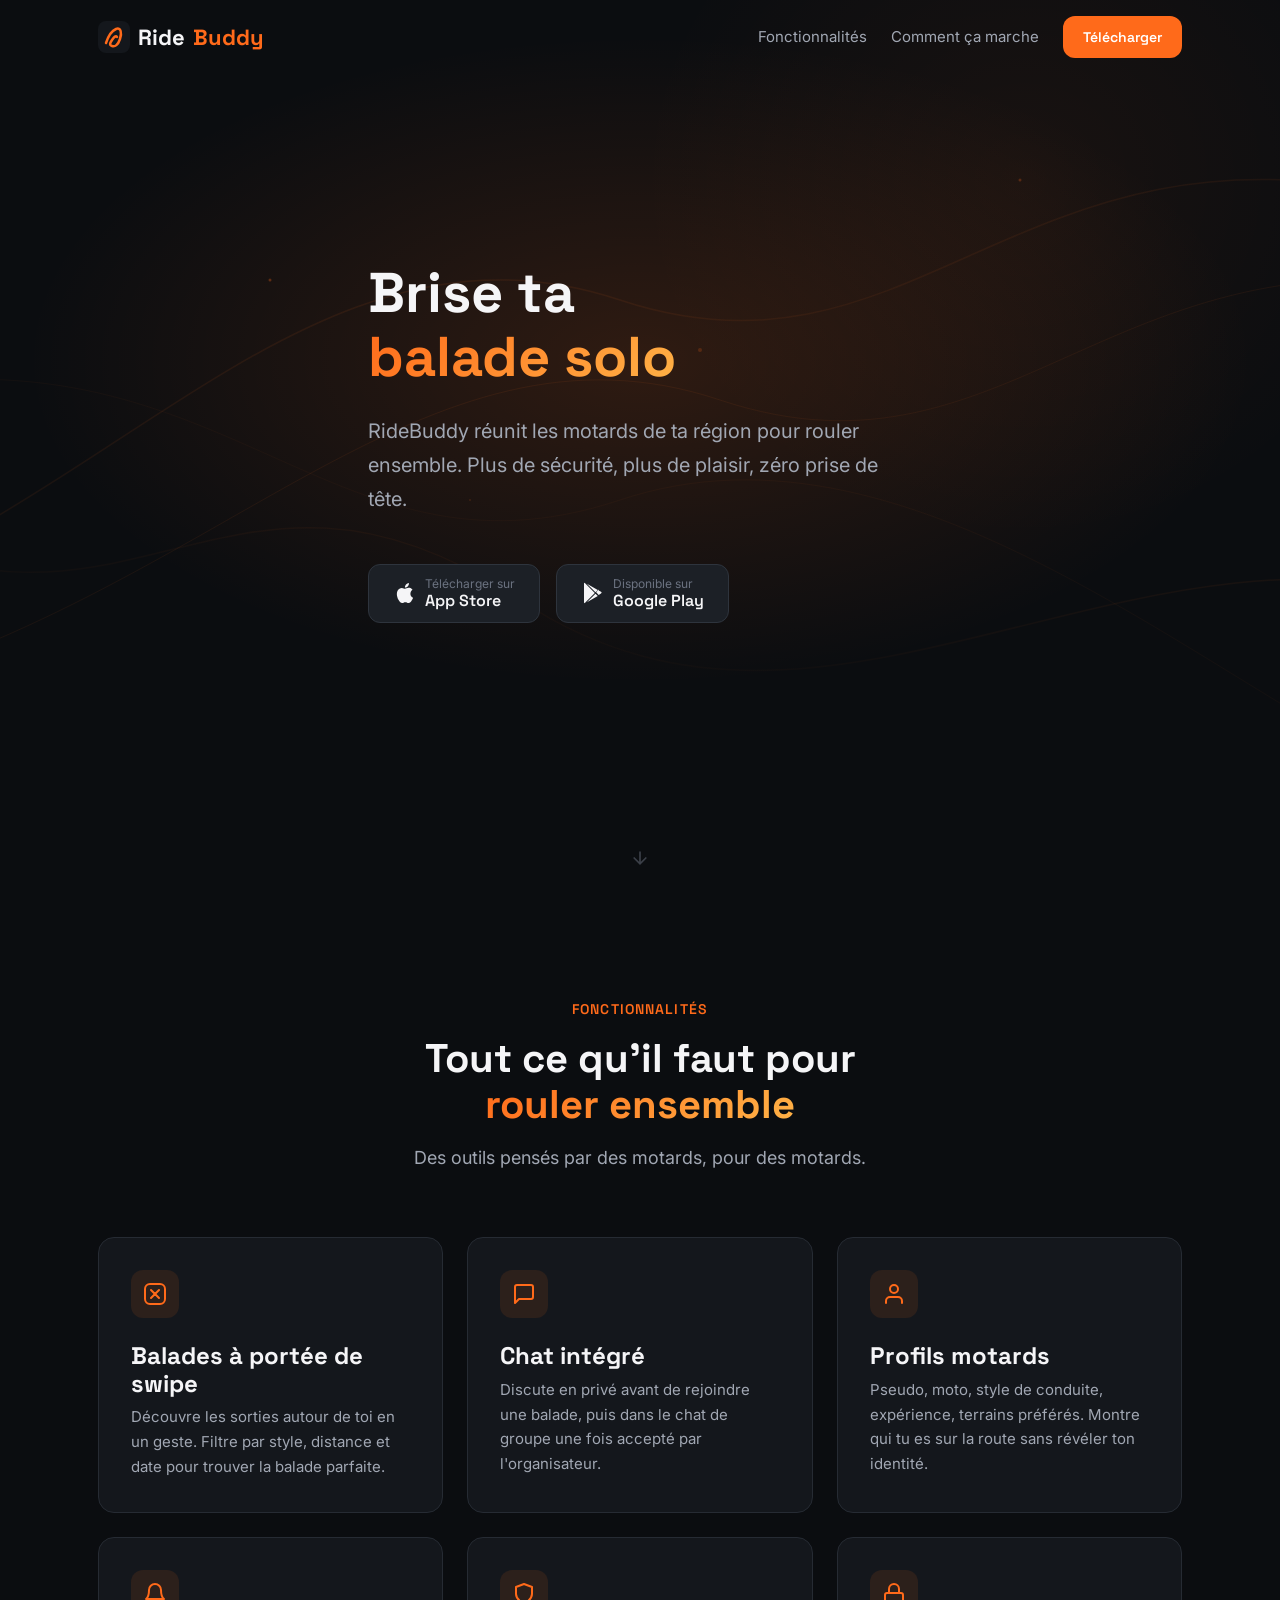
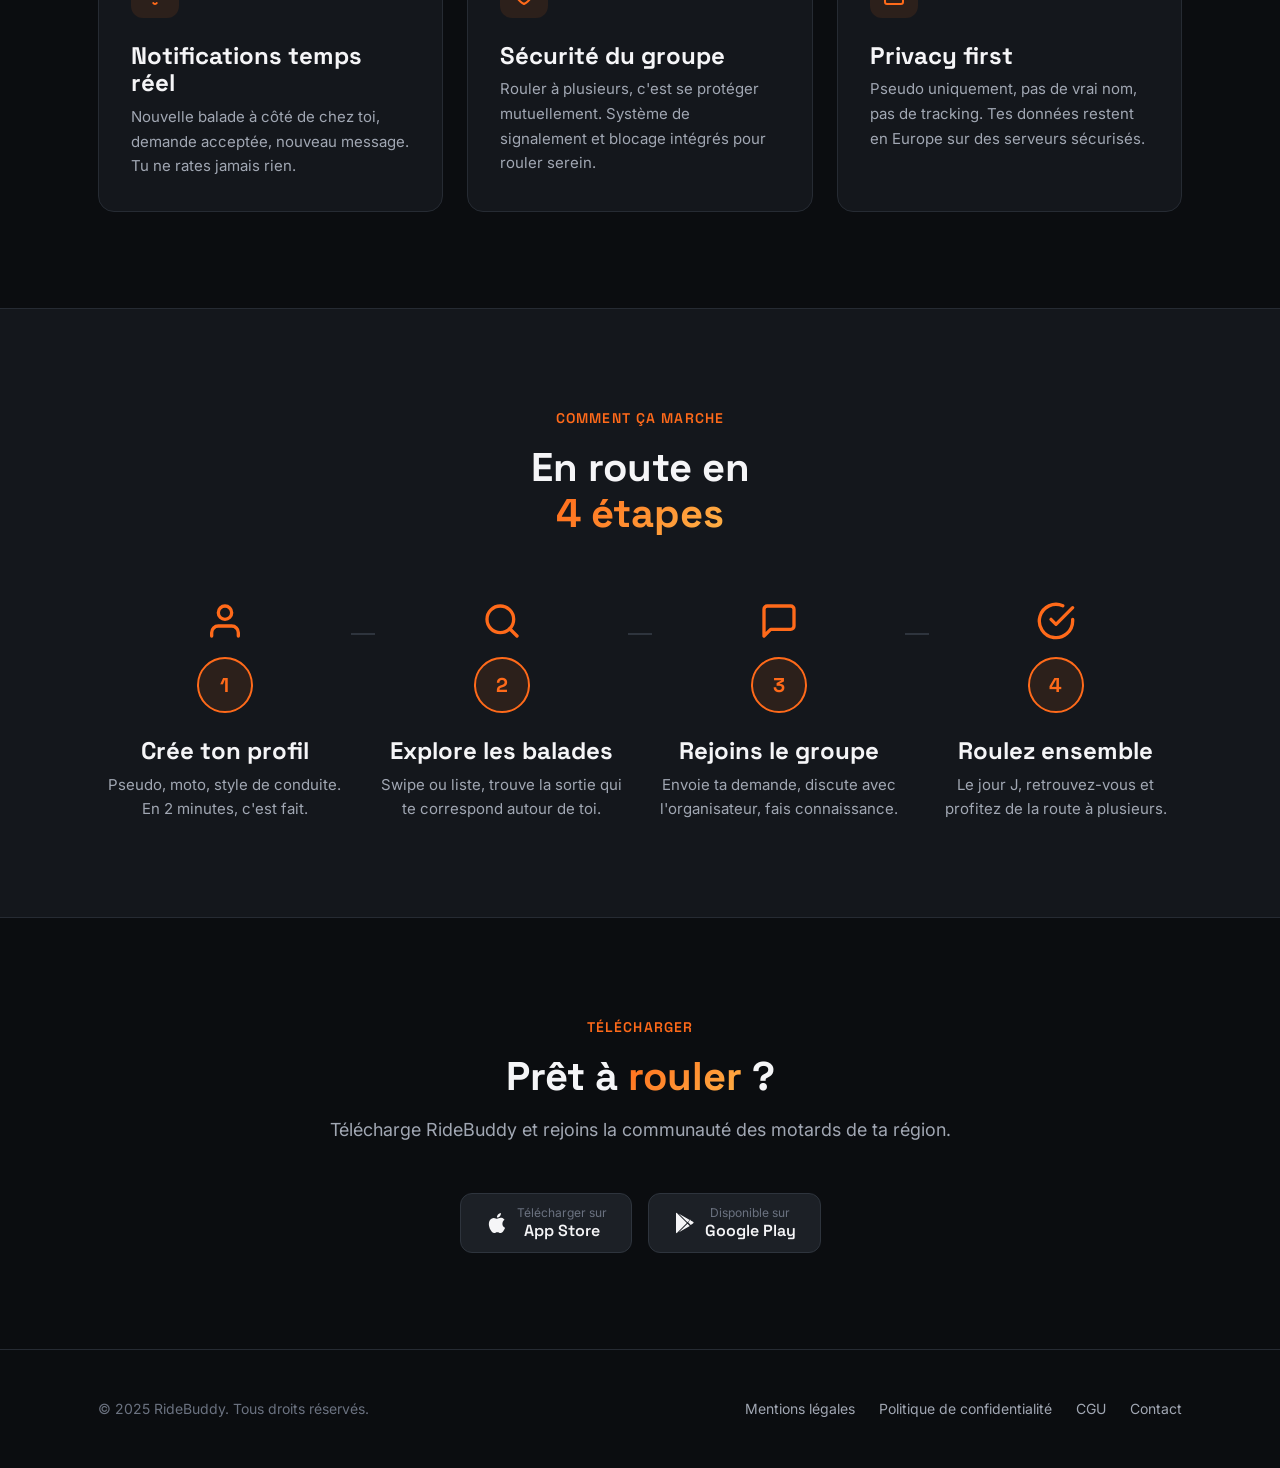
==== index.html @ 15f6d3ec "Initial commit — site vitrine RideBuddy Page d'accueil, mentions légales, politique de confidentiali" ====
<!DOCTYPE html>
<html lang="fr">
<head>
  <meta charset="UTF-8">
  <meta name="viewport" content="width=device-width, initial-scale=1.0">
  <title>RideBuddy — Brise ta balade solo</title>
  <meta name="description" content="RideBuddy réunit les motards de ta région pour rouler ensemble. Plus de sécurité, plus de plaisir. Télécharge l'app iOS et Android.">

  <!-- Open Graph -->
  <meta property="og:type" content="website">
  <meta property="og:title" content="RideBuddy — Brise ta balade solo">
  <meta property="og:description" content="RideBuddy réunit les motards de ta région pour rouler ensemble. Plus de sécurité, plus de plaisir.">
  <meta property="og:image" content="https://ridebuddy.app/assets/img/og-image.png">
  <meta property="og:url" content="https://ridebuddy.app/">
  <meta property="og:locale" content="fr_FR">

  <!-- Favicon -->
  <link rel="icon" href="/assets/img/favicon.svg" type="image/svg+xml">

  <!-- Fonts -->
  <link rel="preconnect" href="https://fonts.googleapis.com">
  <link rel="preconnect" href="https://fonts.gstatic.com" crossorigin>
  <link href="https://fonts.googleapis.com/css2?family=Inter:wght@400;500&family=Space+Grotesk:wght@600;700&display=swap" rel="stylesheet">

  <!-- Styles -->
  <link rel="stylesheet" href="/assets/css/style.css">

  <!-- JSON-LD -->
  <script type="application/ld+json">
  {
    "@context": "https://schema.org",
    "@type": "MobileApplication",
    "name": "RideBuddy",
    "operatingSystem": "iOS, Android",
    "applicationCategory": "SocialNetworkingApplication",
    "description": "RideBuddy réunit les motards de ta région pour rouler ensemble. Plus de sécurité, plus de plaisir.",
    "offers": {
      "@type": "Offer",
      "price": "0",
      "priceCurrency": "EUR"
    }
  }
  </script>
</head>
<body>

  <a href="#main" class="skip-link">Aller au contenu</a>

  <!-- ===== HEADER ===== -->
  <header class="header" role="banner">
    <div class="container header__inner">
      <a href="/" class="logo" aria-label="RideBuddy — Accueil">
        <svg viewBox="0 0 32 32" aria-hidden="true"><rect width="32" height="32" rx="8" fill="#14171C"/><path d="M8 22c2-6 5-12 10-14s6 4 4 10-5 8-8 7-2-3 0-6 4-5 5-3" fill="none" stroke="#FF6A1A" stroke-width="2.5" stroke-linecap="round"/></svg>
        Ride<span>Buddy</span>
      </a>
      <nav class="nav" aria-label="Navigation principale">
        <div class="nav__links">
          <a href="#features" class="nav__link">Fonctionnalités</a>
          <a href="#comment-ca-marche" class="nav__link">Comment ça marche</a>
          <a href="#telecharger" class="btn btn--primary btn--small">Télécharger</a>
        </div>
        <button class="menu-toggle" aria-expanded="false" aria-controls="mobile-nav" aria-label="Ouvrir le menu">
          <span></span><span></span><span></span>
        </button>
      </nav>
    </div>
  </header>

  <!-- Mobile Nav -->
  <div class="mobile-nav" id="mobile-nav" aria-hidden="true">
    <a href="#features">Fonctionnalités</a>
    <a href="#comment-ca-marche">Comment ça marche</a>
    <a href="#telecharger">Télécharger</a>
  </div>

  <main id="main">

    <!-- ===== HERO ===== -->
    <section class="hero">
      <div class="hero__bg">
        <svg viewBox="0 0 1440 900" preserveAspectRatio="xMidYMid slice" aria-hidden="true">
          <defs>
            <linearGradient id="road1" x1="0%" y1="0%" x2="100%" y2="100%">
              <stop offset="0%" stop-color="#FF6A1A" stop-opacity="0.12"/>
              <stop offset="100%" stop-color="#FF6A1A" stop-opacity="0"/>
            </linearGradient>
            <linearGradient id="road2" x1="100%" y1="0%" x2="0%" y2="100%">
              <stop offset="0%" stop-color="#FF6A1A" stop-opacity="0.08"/>
              <stop offset="100%" stop-color="#FF6A1A" stop-opacity="0"/>
            </linearGradient>
          </defs>
          <path d="M-100 600 C200 500, 400 200, 700 300 S1100 100, 1500 200" fill="none" stroke="url(#road1)" stroke-width="1.5"/>
          <path d="M-100 700 C300 600, 500 300, 800 400 S1200 200, 1600 300" fill="none" stroke="url(#road1)" stroke-width="1"/>
          <path d="M1540 600 C1200 500, 900 800, 600 600 S200 700, -100 500" fill="none" stroke="url(#road2)" stroke-width="1.5"/>
          <path d="M1540 800 C1300 700, 1000 400, 700 500 S300 300, -100 400" fill="none" stroke="url(#road2)" stroke-width="0.8"/>
          <circle cx="350" cy="280" r="1.5" fill="#FF6A1A" opacity="0.3"/>
          <circle cx="780" cy="350" r="2" fill="#FF6A1A" opacity="0.2"/>
          <circle cx="1100" cy="180" r="1.5" fill="#FF6A1A" opacity="0.25"/>
          <circle cx="550" cy="500" r="1" fill="#FF6A1A" opacity="0.15"/>
        </svg>
        <div class="hero__gradient"></div>
      </div>
      <div class="container hero__content">
        <h1>Brise ta<br><span class="text-gradient">balade solo</span></h1>
        <p class="hero__subtitle">
          RideBuddy réunit les motards de ta région pour rouler ensemble.
          Plus de sécurité, plus de plaisir, zéro prise de tête.
        </p>
        <div class="hero__actions">
          <a href="#" class="store-badge" aria-label="Télécharger sur l'App Store">
            <svg viewBox="0 0 24 24" fill="currentColor" aria-hidden="true"><path d="M18.71 19.5c-.83 1.24-1.71 2.45-3.05 2.47-1.34.03-1.77-.79-3.29-.79-1.53 0-2 .77-3.27.82-1.31.05-2.3-1.32-3.14-2.53C4.25 17 2.94 12.45 4.7 9.39c.87-1.52 2.43-2.48 4.12-2.51 1.28-.02 2.5.87 3.29.87.78 0 2.26-1.07 3.8-.91.65.03 2.47.26 3.64 1.98-.09.06-2.17 1.28-2.15 3.81.03 3.02 2.65 4.03 2.68 4.04-.03.07-.42 1.44-1.38 2.83M13 3.5c.73-.83 1.94-1.46 2.94-1.5.13 1.17-.34 2.35-1.04 3.19-.69.85-1.83 1.51-2.95 1.42-.15-1.15.41-2.35 1.05-3.11"/></svg>
            <div>
              <div class="store-badge__label">Télécharger sur</div>
              <div class="store-badge__store">App Store</div>
            </div>
          </a>
          <a href="#" class="store-badge" aria-label="Télécharger sur Google Play">
            <svg viewBox="0 0 24 24" fill="currentColor" aria-hidden="true"><path d="M3.609 1.814L13.792 12 3.61 22.186a.996.996 0 0 1-.61-.92V2.734a1 1 0 0 1 .609-.92zm10.89 10.893l2.302 2.302-10.937 6.333 8.635-8.635zm3.199-3.199l2.302 1.33a1 1 0 0 1 0 1.724l-2.302 1.33-2.535-2.535 2.535-2.849zM5.864 2.658L16.8 8.99l-2.302 2.302-8.635-8.635z"/></svg>
            <div>
              <div class="store-badge__label">Disponible sur</div>
              <div class="store-badge__store">Google Play</div>
            </div>
          </a>
        </div>
      </div>
      <div class="hero__scroll-hint" aria-hidden="true">
        <svg viewBox="0 0 24 24" fill="none" stroke="currentColor" stroke-width="2" stroke-linecap="round"><path d="M12 5v14M5 12l7 7 7-7"/></svg>
      </div>
    </section>

    <!-- ===== FEATURES ===== -->
    <section class="features" id="features">
      <div class="container">
        <div class="section-header">
          <span class="section-label">Fonctionnalités</span>
          <h2>Tout ce qu'il faut pour<br><span class="text-gradient">rouler ensemble</span></h2>
          <p>Des outils pensés par des motards, pour des motards.</p>
        </div>
        <div class="features__grid">

          <article class="card fade-in">
            <div class="card__icon">
              <svg viewBox="0 0 24 24" fill="none" stroke="currentColor" stroke-width="2" stroke-linecap="round" stroke-linejoin="round" aria-hidden="true"><rect x="2" y="2" width="20" height="20" rx="5"/><path d="M16 8l-4 4-4-4"/><path d="M8 16l4-4 4 4"/></svg>
            </div>
            <h3>Balades à portée de swipe</h3>
            <p>Découvre les sorties autour de toi en un geste. Filtre par style, distance et date pour trouver la balade parfaite.</p>
          </article>

          <article class="card fade-in">
            <div class="card__icon">
              <svg viewBox="0 0 24 24" fill="none" stroke="currentColor" stroke-width="2" stroke-linecap="round" stroke-linejoin="round" aria-hidden="true"><path d="M21 15a2 2 0 0 1-2 2H7l-4 4V5a2 2 0 0 1 2-2h14a2 2 0 0 1 2 2z"/></svg>
            </div>
            <h3>Chat intégré</h3>
            <p>Discute en privé avant de rejoindre une balade, puis dans le chat de groupe une fois accepté par l'organisateur.</p>
          </article>

          <article class="card fade-in">
            <div class="card__icon">
              <svg viewBox="0 0 24 24" fill="none" stroke="currentColor" stroke-width="2" stroke-linecap="round" stroke-linejoin="round" aria-hidden="true"><path d="M20 21v-2a4 4 0 0 0-4-4H8a4 4 0 0 0-4 4v2"/><circle cx="12" cy="7" r="4"/></svg>
            </div>
            <h3>Profils motards</h3>
            <p>Pseudo, moto, style de conduite, expérience, terrains préférés. Montre qui tu es sur la route sans révéler ton identité.</p>
          </article>

          <article class="card fade-in">
            <div class="card__icon">
              <svg viewBox="0 0 24 24" fill="none" stroke="currentColor" stroke-width="2" stroke-linecap="round" stroke-linejoin="round" aria-hidden="true"><path d="M18 8A6 6 0 0 0 6 8c0 7-3 9-3 9h18s-3-2-3-9"/><path d="M13.73 21a2 2 0 0 1-3.46 0"/></svg>
            </div>
            <h3>Notifications temps réel</h3>
            <p>Nouvelle balade à côté de chez toi, demande acceptée, nouveau message. Tu ne rates jamais rien.</p>
          </article>

          <article class="card fade-in">
            <div class="card__icon">
              <svg viewBox="0 0 24 24" fill="none" stroke="currentColor" stroke-width="2" stroke-linecap="round" stroke-linejoin="round" aria-hidden="true"><path d="M12 22s8-4 8-10V5l-8-3-8 3v7c0 6 8 10 8 10z"/></svg>
            </div>
            <h3>Sécurité du groupe</h3>
            <p>Rouler à plusieurs, c'est se protéger mutuellement. Système de signalement et blocage intégrés pour rouler serein.</p>
          </article>

          <article class="card fade-in">
            <div class="card__icon">
              <svg viewBox="0 0 24 24" fill="none" stroke="currentColor" stroke-width="2" stroke-linecap="round" stroke-linejoin="round" aria-hidden="true"><rect x="3" y="11" width="18" height="11" rx="2"/><path d="M7 11V7a5 5 0 0 1 10 0v4"/></svg>
            </div>
            <h3>Privacy first</h3>
            <p>Pseudo uniquement, pas de vrai nom, pas de tracking. Tes données restent en Europe sur des serveurs sécurisés.</p>
          </article>

        </div>
      </div>
    </section>

    <!-- ===== COMMENT ÇA MARCHE ===== -->
    <section class="steps" id="comment-ca-marche">
      <div class="container">
        <div class="section-header">
          <span class="section-label">Comment ça marche</span>
          <h2>En route en<br><span class="text-gradient">4 étapes</span></h2>
        </div>
        <div class="steps__grid">

          <div class="step fade-in">
            <div class="step__icon">
              <svg viewBox="0 0 24 24" fill="none" stroke="currentColor" stroke-width="2" stroke-linecap="round" stroke-linejoin="round" aria-hidden="true"><path d="M20 21v-2a4 4 0 0 0-4-4H8a4 4 0 0 0-4 4v2"/><circle cx="12" cy="7" r="4"/></svg>
            </div>
            <div class="step__number" aria-hidden="true"></div>
            <h3>Crée ton profil</h3>
            <p>Pseudo, moto, style de conduite. En 2 minutes, c'est fait.</p>
          </div>

          <div class="step fade-in">
            <div class="step__icon">
              <svg viewBox="0 0 24 24" fill="none" stroke="currentColor" stroke-width="2" stroke-linecap="round" stroke-linejoin="round" aria-hidden="true"><circle cx="11" cy="11" r="8"/><path d="M21 21l-4.35-4.35"/></svg>
            </div>
            <div class="step__number" aria-hidden="true"></div>
            <h3>Explore les balades</h3>
            <p>Swipe ou liste, trouve la sortie qui te correspond autour de toi.</p>
          </div>

          <div class="step fade-in">
            <div class="step__icon">
              <svg viewBox="0 0 24 24" fill="none" stroke="currentColor" stroke-width="2" stroke-linecap="round" stroke-linejoin="round" aria-hidden="true"><path d="M21 15a2 2 0 0 1-2 2H7l-4 4V5a2 2 0 0 1 2-2h14a2 2 0 0 1 2 2z"/></svg>
            </div>
            <div class="step__number" aria-hidden="true"></div>
            <h3>Rejoins le groupe</h3>
            <p>Envoie ta demande, discute avec l'organisateur, fais connaissance.</p>
          </div>

          <div class="step fade-in">
            <div class="step__icon">
              <svg viewBox="0 0 24 24" fill="none" stroke="currentColor" stroke-width="2" stroke-linecap="round" stroke-linejoin="round" aria-hidden="true"><path d="M22 11.08V12a10 10 0 1 1-5.93-9.14"/><polyline points="22 4 12 14.01 9 11.01"/></svg>
            </div>
            <div class="step__number" aria-hidden="true"></div>
            <h3>Roulez ensemble</h3>
            <p>Le jour J, retrouvez-vous et profitez de la route à plusieurs.</p>
          </div>

        </div>
      </div>
    </section>

    <!-- ===== CTA ===== -->
    <section class="cta" id="telecharger">
      <div class="container">
        <span class="section-label">Télécharger</span>
        <h2>Prêt à <span class="text-gradient">rouler</span> ?</h2>
        <p>Télécharge RideBuddy et rejoins la communauté des motards de ta région.</p>
        <div class="store-badges">
          <a href="#" class="store-badge" aria-label="Télécharger sur l'App Store">
            <svg viewBox="0 0 24 24" fill="currentColor" aria-hidden="true"><path d="M18.71 19.5c-.83 1.24-1.71 2.45-3.05 2.47-1.34.03-1.77-.79-3.29-.79-1.53 0-2 .77-3.27.82-1.31.05-2.3-1.32-3.14-2.53C4.25 17 2.94 12.45 4.7 9.39c.87-1.52 2.43-2.48 4.12-2.51 1.28-.02 2.5.87 3.29.87.78 0 2.26-1.07 3.8-.91.65.03 2.47.26 3.64 1.98-.09.06-2.17 1.28-2.15 3.81.03 3.02 2.65 4.03 2.68 4.04-.03.07-.42 1.44-1.38 2.83M13 3.5c.73-.83 1.94-1.46 2.94-1.5.13 1.17-.34 2.35-1.04 3.19-.69.85-1.83 1.51-2.95 1.42-.15-1.15.41-2.35 1.05-3.11"/></svg>
            <div>
              <div class="store-badge__label">Télécharger sur</div>
              <div class="store-badge__store">App Store</div>
            </div>
          </a>
          <a href="#" class="store-badge" aria-label="Télécharger sur Google Play">
            <svg viewBox="0 0 24 24" fill="currentColor" aria-hidden="true"><path d="M3.609 1.814L13.792 12 3.61 22.186a.996.996 0 0 1-.61-.92V2.734a1 1 0 0 1 .609-.92zm10.89 10.893l2.302 2.302-10.937 6.333 8.635-8.635zm3.199-3.199l2.302 1.33a1 1 0 0 1 0 1.724l-2.302 1.33-2.535-2.535 2.535-2.849zM5.864 2.658L16.8 8.99l-2.302 2.302-8.635-8.635z"/></svg>
            <div>
              <div class="store-badge__label">Disponible sur</div>
              <div class="store-badge__store">Google Play</div>
            </div>
          </a>
        </div>
      </div>
    </section>

  </main>

  <!-- ===== FOOTER ===== -->
  <footer class="footer" role="contentinfo">
    <div class="container footer__inner">
      <div>&copy; 2025 RideBuddy. Tous droits réservés.</div>
      <nav class="footer__links" aria-label="Liens légaux">
        <a href="/mentions-legales">Mentions légales</a>
        <a href="/confidentialite">Politique de confidentialité</a>
        <a href="/cgu">CGU</a>
        <a href="mailto:[EMAIL]">Contact</a>
      </nav>
    </div>
  </footer>

  <script src="/assets/js/main.js" defer></script>
</body>
</html>
---- assets/css/style.css ----
/* ========================================
   TOKENS
   ======================================== */

:root {
  /* Colors */
  --bg-base: #0B0D10;
  --bg-elevated: #14171C;
  --bg-overlay: #1C2026;
  --border: #262B33;
  --border-light: #2E343D;

  --text-primary: #F5F5F7;
  --text-secondary: #A1A7B3;
  --text-muted: #6B7280;

  --accent: #FF6A1A;
  --accent-hover: #FF8642;
  --accent-soft: rgba(255, 106, 26, 0.1);
  --accent-glow: rgba(255, 106, 26, 0.15);

  --success: #4ADE80;
  --danger: #EF4444;

  /* Typography */
  --font-heading: 'Space Grotesk', system-ui, sans-serif;
  --font-body: 'Inter', system-ui, sans-serif;

  /* Spacing */
  --space-xs: 0.25rem;
  --space-sm: 0.5rem;
  --space-md: 1rem;
  --space-lg: 1.5rem;
  --space-xl: 2rem;
  --space-2xl: 3rem;
  --space-3xl: 4rem;
  --space-4xl: 6rem;

  /* Layout */
  --container-max: 1180px;
  --container-narrow: 720px;
  --radius-sm: 8px;
  --radius-md: 12px;
  --radius-lg: 16px;
  --radius-xl: 24px;

  /* Transitions */
  --ease-out: cubic-bezier(0.16, 1, 0.3, 1);
  --duration-fast: 150ms;
  --duration-normal: 250ms;
}


/* ========================================
   RESET
   ======================================== */

*, *::before, *::after {
  box-sizing: border-box;
  margin: 0;
  padding: 0;
}

html {
  -webkit-text-size-adjust: 100%;
  scroll-behavior: smooth;
  scroll-padding-top: 5rem;
}

@media (prefers-reduced-motion: reduce) {
  html { scroll-behavior: auto; }
  *, *::before, *::after {
    animation-duration: 0.01ms !important;
    transition-duration: 0.01ms !important;
  }
}

body {
  font-family: var(--font-body);
  font-size: 1rem;
  line-height: 1.6;
  color: var(--text-primary);
  background-color: var(--bg-base);
  -webkit-font-smoothing: antialiased;
  -moz-osx-font-smoothing: grayscale;
  overflow-x: hidden;
}

img, svg {
  display: block;
  max-width: 100%;
  height: auto;
}

a {
  color: inherit;
  text-decoration: none;
}

button {
  font: inherit;
  color: inherit;
  background: none;
  border: none;
  cursor: pointer;
}

ul, ol { list-style: none; }

:focus-visible {
  outline: 2px solid var(--accent);
  outline-offset: 2px;
  border-radius: 2px;
}


/* ========================================
   BASE
   ======================================== */

.skip-link {
  position: absolute;
  top: -100%;
  left: var(--space-md);
  background: var(--accent);
  color: var(--bg-base);
  padding: var(--space-sm) var(--space-md);
  border-radius: var(--radius-sm);
  font-weight: 600;
  z-index: 1000;
}

.skip-link:focus {
  top: var(--space-md);
}

.container {
  width: 100%;
  max-width: var(--container-max);
  margin-inline: auto;
  padding-inline: var(--space-lg);
}

@media (min-width: 768px) {
  .container { padding-inline: var(--space-2xl); }
}

.container--narrow {
  max-width: var(--container-narrow);
}

section {
  padding-block: var(--space-3xl);
}

@media (min-width: 768px) {
  section { padding-block: var(--space-4xl); }
}

h1, h2, h3, h4 {
  font-family: var(--font-heading);
  font-weight: 700;
  line-height: 1.15;
  color: var(--text-primary);
}

h1 { font-size: clamp(2.25rem, 5vw, 3.5rem); }
h2 { font-size: clamp(1.75rem, 3.5vw, 2.5rem); }
h3 { font-size: clamp(1.25rem, 2vw, 1.5rem); }
h4 { font-size: 1.125rem; }

p + p { margin-top: var(--space-md); }

.text-gradient {
  background: linear-gradient(135deg, var(--accent) 0%, #FFB347 100%);
  -webkit-background-clip: text;
  -webkit-text-fill-color: transparent;
  background-clip: text;
}

.section-label {
  display: inline-block;
  font-family: var(--font-heading);
  font-size: 0.875rem;
  font-weight: 600;
  letter-spacing: 0.08em;
  text-transform: uppercase;
  color: var(--accent);
  margin-bottom: var(--space-md);
}

.section-header {
  text-align: center;
  max-width: 640px;
  margin-inline: auto;
  margin-bottom: var(--space-2xl);
}

@media (min-width: 768px) {
  .section-header { margin-bottom: var(--space-3xl); }
}

.section-header p {
  color: var(--text-secondary);
  font-size: 1.125rem;
  margin-top: var(--space-md);
}


/* ========================================
   COMPONENTS
   ======================================== */

/* --- Buttons --- */

.btn {
  display: inline-flex;
  align-items: center;
  justify-content: center;
  gap: var(--space-sm);
  padding: 0.875rem 1.75rem;
  font-family: var(--font-heading);
  font-size: 1rem;
  font-weight: 600;
  border-radius: var(--radius-md);
  transition: all var(--duration-normal) var(--ease-out);
  white-space: nowrap;
}

.btn--primary {
  background: var(--accent);
  color: #fff;
}

.btn--primary:hover {
  background: var(--accent-hover);
  transform: translateY(-1px);
  box-shadow: 0 8px 24px rgba(255, 106, 26, 0.3);
}

.btn--secondary {
  background: var(--bg-overlay);
  color: var(--text-primary);
  border: 1px solid var(--border-light);
}

.btn--secondary:hover {
  background: var(--border);
  border-color: var(--text-muted);
}

.btn--small {
  padding: 0.625rem 1.25rem;
  font-size: 0.875rem;
}

.btn svg {
  width: 1.25em;
  height: 1.25em;
  flex-shrink: 0;
}

.store-badges {
  display: flex;
  flex-wrap: wrap;
  gap: var(--space-md);
}

.store-badge {
  display: inline-flex;
  align-items: center;
  gap: var(--space-sm);
  padding: 0.75rem 1.5rem;
  background: var(--bg-overlay);
  border: 1px solid var(--border-light);
  border-radius: var(--radius-md);
  transition: all var(--duration-normal) var(--ease-out);
}

.store-badge:hover {
  border-color: var(--accent);
  background: var(--accent-soft);
  transform: translateY(-2px);
}

.store-badge svg {
  width: 1.5rem;
  height: 1.5rem;
  flex-shrink: 0;
}

.store-badge__label {
  font-size: 0.75rem;
  color: var(--text-muted);
  line-height: 1.2;
}

.store-badge__store {
  font-family: var(--font-heading);
  font-size: 1rem;
  font-weight: 600;
  line-height: 1.2;
}


/* --- Header --- */

.header {
  position: fixed;
  top: 0;
  left: 0;
  right: 0;
  z-index: 100;
  padding-block: var(--space-md);
  transition: all var(--duration-normal) var(--ease-out);
}

.header.scrolled {
  background: rgba(11, 13, 16, 0.92);
  backdrop-filter: blur(12px);
  -webkit-backdrop-filter: blur(12px);
  border-bottom: 1px solid var(--border);
  padding-block: var(--space-sm);
}

.header__inner {
  display: flex;
  align-items: center;
  justify-content: space-between;
}

.logo {
  display: flex;
  align-items: center;
  gap: var(--space-sm);
  font-family: var(--font-heading);
  font-size: 1.375rem;
  font-weight: 700;
  color: var(--text-primary);
}

.logo svg {
  width: 2rem;
  height: 2rem;
}

.logo span {
  color: var(--accent);
}

.nav { display: flex; align-items: center; gap: var(--space-xl); }

.nav__links {
  display: none;
  align-items: center;
  gap: var(--space-lg);
}

@media (min-width: 768px) {
  .nav__links { display: flex; }
}

.nav__link {
  font-size: 0.9375rem;
  color: var(--text-secondary);
  transition: color var(--duration-fast);
}

.nav__link:hover { color: var(--text-primary); }

.menu-toggle {
  display: flex;
  flex-direction: column;
  gap: 5px;
  padding: var(--space-sm);
}

@media (min-width: 768px) {
  .menu-toggle { display: none; }
}

.menu-toggle span {
  display: block;
  width: 22px;
  height: 2px;
  background: var(--text-primary);
  border-radius: 2px;
  transition: all var(--duration-normal) var(--ease-out);
  transform-origin: center;
}

.menu-toggle[aria-expanded="true"] span:nth-child(1) {
  transform: translateY(7px) rotate(45deg);
}

.menu-toggle[aria-expanded="true"] span:nth-child(2) {
  opacity: 0;
}

.menu-toggle[aria-expanded="true"] span:nth-child(3) {
  transform: translateY(-7px) rotate(-45deg);
}

.mobile-nav {
  position: fixed;
  inset: 0;
  z-index: 99;
  background: rgba(11, 13, 16, 0.97);
  backdrop-filter: blur(12px);
  -webkit-backdrop-filter: blur(12px);
  display: flex;
  flex-direction: column;
  align-items: center;
  justify-content: center;
  gap: var(--space-xl);
  opacity: 0;
  visibility: hidden;
  transition: all var(--duration-normal) var(--ease-out);
}

.mobile-nav.open {
  opacity: 1;
  visibility: visible;
}

.mobile-nav a {
  font-family: var(--font-heading);
  font-size: 1.5rem;
  font-weight: 600;
  color: var(--text-secondary);
  transition: color var(--duration-fast);
}

.mobile-nav a:hover { color: var(--accent); }


/* --- Cards --- */

.card {
  background: var(--bg-elevated);
  border: 1px solid var(--border);
  border-radius: var(--radius-lg);
  padding: var(--space-xl);
  transition: all var(--duration-normal) var(--ease-out);
}

.card:hover {
  border-color: var(--border-light);
  transform: translateY(-2px);
  box-shadow: 0 8px 32px rgba(0, 0, 0, 0.3);
}

.card__icon {
  width: 3rem;
  height: 3rem;
  display: flex;
  align-items: center;
  justify-content: center;
  background: var(--accent-soft);
  border-radius: var(--radius-md);
  margin-bottom: var(--space-lg);
  color: var(--accent);
}

.card__icon svg {
  width: 1.5rem;
  height: 1.5rem;
}

.card h3 {
  margin-bottom: var(--space-sm);
}

.card p {
  color: var(--text-secondary);
  font-size: 0.9375rem;
  line-height: 1.65;
}


/* --- Footer --- */

.footer {
  border-top: 1px solid var(--border);
  padding-block: var(--space-2xl);
  color: var(--text-muted);
  font-size: 0.875rem;
}

.footer__inner {
  display: flex;
  flex-direction: column;
  gap: var(--space-lg);
  align-items: center;
  text-align: center;
}

@media (min-width: 768px) {
  .footer__inner {
    flex-direction: row;
    justify-content: space-between;
    text-align: left;
  }
}

.footer__links {
  display: flex;
  flex-wrap: wrap;
  gap: var(--space-md) var(--space-lg);
  justify-content: center;
}

.footer__links a {
  color: var(--text-secondary);
  transition: color var(--duration-fast);
}

.footer__links a:hover { color: var(--accent); }


/* ========================================
   HOME PAGE
   ======================================== */

/* --- Hero --- */

.hero {
  position: relative;
  min-height: 100vh;
  min-height: 100dvh;
  display: flex;
  align-items: center;
  padding-top: 5rem;
  overflow: hidden;
}

.hero__bg {
  position: absolute;
  inset: 0;
  z-index: 0;
  overflow: hidden;
}

.hero__bg svg {
  position: absolute;
  width: 100%;
  height: 100%;
}

.hero__gradient {
  position: absolute;
  inset: 0;
  background:
    radial-gradient(ellipse 80% 60% at 50% 40%, var(--accent-glow) 0%, transparent 60%),
    radial-gradient(ellipse 60% 80% at 80% 20%, rgba(255, 106, 26, 0.06) 0%, transparent 50%);
}

.hero__content {
  position: relative;
  z-index: 1;
  max-width: 640px;
}

.hero h1 {
  margin-bottom: var(--space-lg);
}

.hero__subtitle {
  font-size: clamp(1.0625rem, 2vw, 1.25rem);
  color: var(--text-secondary);
  line-height: 1.7;
  margin-bottom: var(--space-2xl);
}

.hero__actions {
  display: flex;
  flex-direction: column;
  gap: var(--space-md);
}

@media (min-width: 480px) {
  .hero__actions { flex-direction: row; }
}

.hero__scroll-hint {
  position: absolute;
  bottom: var(--space-xl);
  left: 50%;
  transform: translateX(-50%);
  z-index: 1;
  display: flex;
  flex-direction: column;
  align-items: center;
  gap: var(--space-sm);
  color: var(--text-muted);
  font-size: 0.8125rem;
  animation: float 3s ease-in-out infinite;
}

@keyframes float {
  0%, 100% { transform: translateX(-50%) translateY(0); }
  50% { transform: translateX(-50%) translateY(8px); }
}

.hero__scroll-hint svg {
  width: 1.25rem;
  height: 1.25rem;
  opacity: 0.5;
}


/* --- Features --- */

.features { background: var(--bg-base); }

.features__grid {
  display: grid;
  grid-template-columns: 1fr;
  gap: var(--space-lg);
}

@media (min-width: 640px) {
  .features__grid { grid-template-columns: repeat(2, 1fr); }
}

@media (min-width: 1024px) {
  .features__grid { grid-template-columns: repeat(3, 1fr); }
}


/* --- Steps --- */

.steps {
  background: var(--bg-elevated);
  border-block: 1px solid var(--border);
}

.steps__grid {
  display: grid;
  grid-template-columns: 1fr;
  gap: var(--space-xl);
  counter-reset: step;
}

@media (min-width: 768px) {
  .steps__grid {
    grid-template-columns: repeat(4, 1fr);
    gap: var(--space-lg);
  }
}

.step {
  position: relative;
  counter-increment: step;
  text-align: center;
}

@media (min-width: 768px) {
  .step:not(:last-child)::after {
    content: '';
    position: absolute;
    top: 2rem;
    right: calc(-1 * var(--space-lg) / 2 - 12px);
    width: 24px;
    height: 2px;
    background: var(--border-light);
  }
}

.step__number {
  display: inline-flex;
  align-items: center;
  justify-content: center;
  width: 3.5rem;
  height: 3.5rem;
  border-radius: 50%;
  background: var(--accent-soft);
  border: 2px solid var(--accent);
  font-family: var(--font-heading);
  font-size: 1.25rem;
  font-weight: 700;
  color: var(--accent);
  margin-bottom: var(--space-lg);
}

.step__number::before {
  content: counter(step);
}

.step h3 {
  margin-bottom: var(--space-sm);
}

.step p {
  color: var(--text-secondary);
  font-size: 0.9375rem;
}

.step__icon {
  display: flex;
  align-items: center;
  justify-content: center;
  margin-inline: auto;
  margin-bottom: var(--space-md);
  width: 2.5rem;
  height: 2.5rem;
  color: var(--accent);
}

.step__icon svg {
  width: 100%;
  height: 100%;
}


/* --- CTA --- */

.cta {
  text-align: center;
}

.cta h2 {
  margin-bottom: var(--space-md);
}

.cta > .container > p {
  color: var(--text-secondary);
  font-size: 1.125rem;
  margin-bottom: var(--space-2xl);
}

.cta .store-badges {
  justify-content: center;
}


/* ========================================
   LEGAL PAGES
   ======================================== */

.legal-hero {
  padding-top: 7rem;
  padding-bottom: var(--space-2xl);
  border-bottom: 1px solid var(--border);
}

.legal-hero h1 {
  font-size: clamp(1.75rem, 3.5vw, 2.5rem);
}

.legal-hero p {
  color: var(--text-muted);
  margin-top: var(--space-sm);
}

.legal-layout {
  display: grid;
  grid-template-columns: 1fr;
  gap: var(--space-2xl);
  padding-block: var(--space-2xl);
}

@media (min-width: 1024px) {
  .legal-layout {
    grid-template-columns: 220px 1fr;
    gap: var(--space-3xl);
  }
}

.legal-toc {
  display: none;
}

@media (min-width: 1024px) {
  .legal-toc {
    display: block;
    position: sticky;
    top: 5rem;
    align-self: start;
    max-height: calc(100vh - 6rem);
    overflow-y: auto;
  }
}

.legal-toc__title {
  font-family: var(--font-heading);
  font-size: 0.75rem;
  font-weight: 600;
  letter-spacing: 0.08em;
  text-transform: uppercase;
  color: var(--text-muted);
  margin-bottom: var(--space-md);
}

.legal-toc a {
  display: block;
  padding: var(--space-xs) 0;
  font-size: 0.875rem;
  color: var(--text-muted);
  transition: color var(--duration-fast);
  line-height: 1.5;
}

.legal-toc a:hover,
.legal-toc a.active {
  color: var(--accent);
}

.legal-content {
  max-width: var(--container-narrow);
}

.legal-content h2 {
  font-size: 1.5rem;
  margin-top: var(--space-2xl);
  margin-bottom: var(--space-md);
  padding-top: var(--space-md);
  border-top: 1px solid var(--border);
}

.legal-content h2:first-child {
  margin-top: 0;
  padding-top: 0;
  border-top: none;
}

.legal-content h3 {
  font-size: 1.125rem;
  margin-top: var(--space-xl);
  margin-bottom: var(--space-sm);
}

.legal-content p,
.legal-content li {
  color: var(--text-secondary);
  font-size: 0.9375rem;
  line-height: 1.75;
}

.legal-content ul {
  padding-left: var(--space-lg);
  margin-top: var(--space-sm);
  margin-bottom: var(--space-md);
}

.legal-content li {
  position: relative;
  padding-left: var(--space-sm);
  margin-bottom: var(--space-xs);
}

.legal-content li::before {
  content: '–';
  position: absolute;
  left: calc(-1 * var(--space-md));
  color: var(--accent);
}

.legal-content a {
  color: var(--accent);
  text-decoration: underline;
  text-underline-offset: 2px;
}

.legal-content a:hover {
  color: var(--accent-hover);
}

.legal-content strong {
  color: var(--text-primary);
  font-weight: 600;
}

.legal-content .info-box {
  background: var(--accent-soft);
  border: 1px solid rgba(255, 106, 26, 0.2);
  border-radius: var(--radius-md);
  padding: var(--space-lg);
  margin-block: var(--space-lg);
}

.legal-content .info-box p {
  color: var(--text-primary);
}


/* ========================================
   ANIMATIONS
   ======================================== */

.fade-in {
  opacity: 0;
  transform: translateY(20px);
  transition: opacity 0.6s var(--ease-out), transform 0.6s var(--ease-out);
}

.fade-in.visible {
  opacity: 1;
  transform: translateY(0);
}

.fade-in:nth-child(2) { transition-delay: 80ms; }
.fade-in:nth-child(3) { transition-delay: 160ms; }
.fade-in:nth-child(4) { transition-delay: 240ms; }
.fade-in:nth-child(5) { transition-delay: 320ms; }
.fade-in:nth-child(6) { transition-delay: 400ms; }
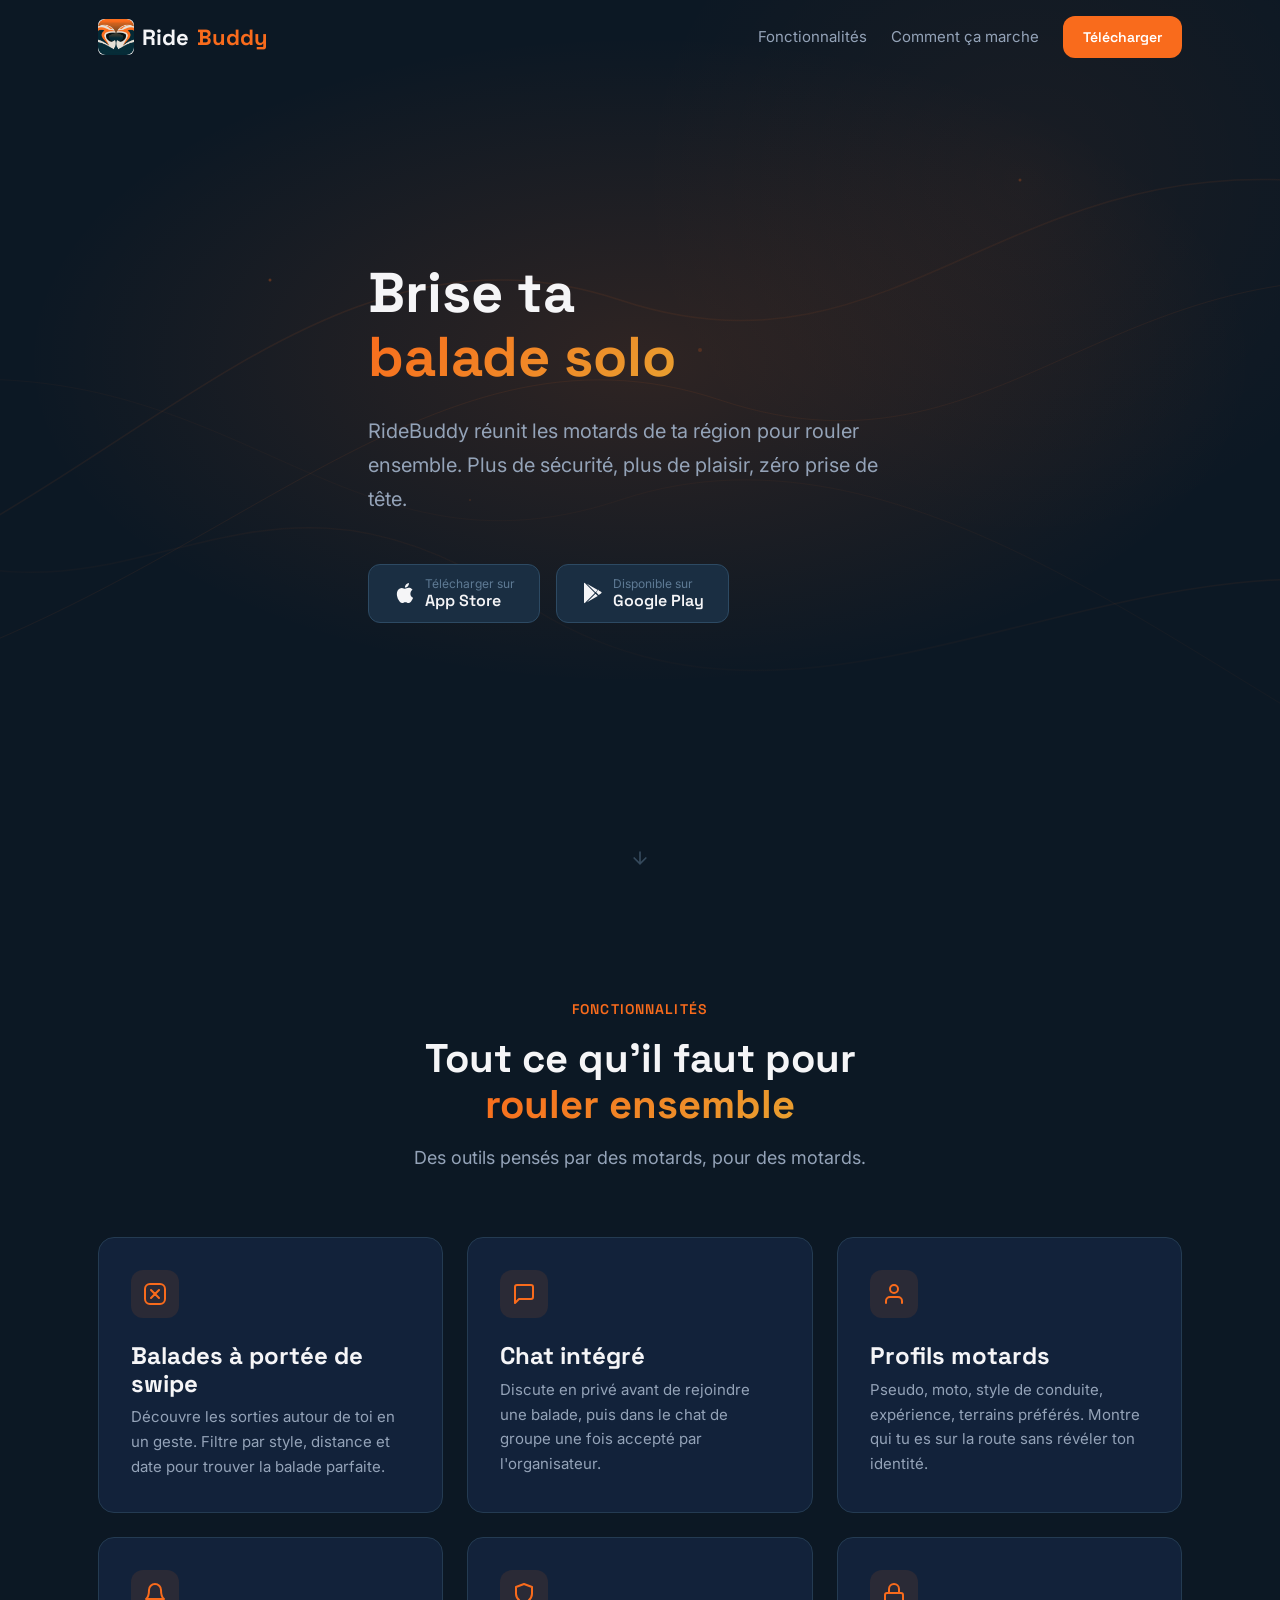
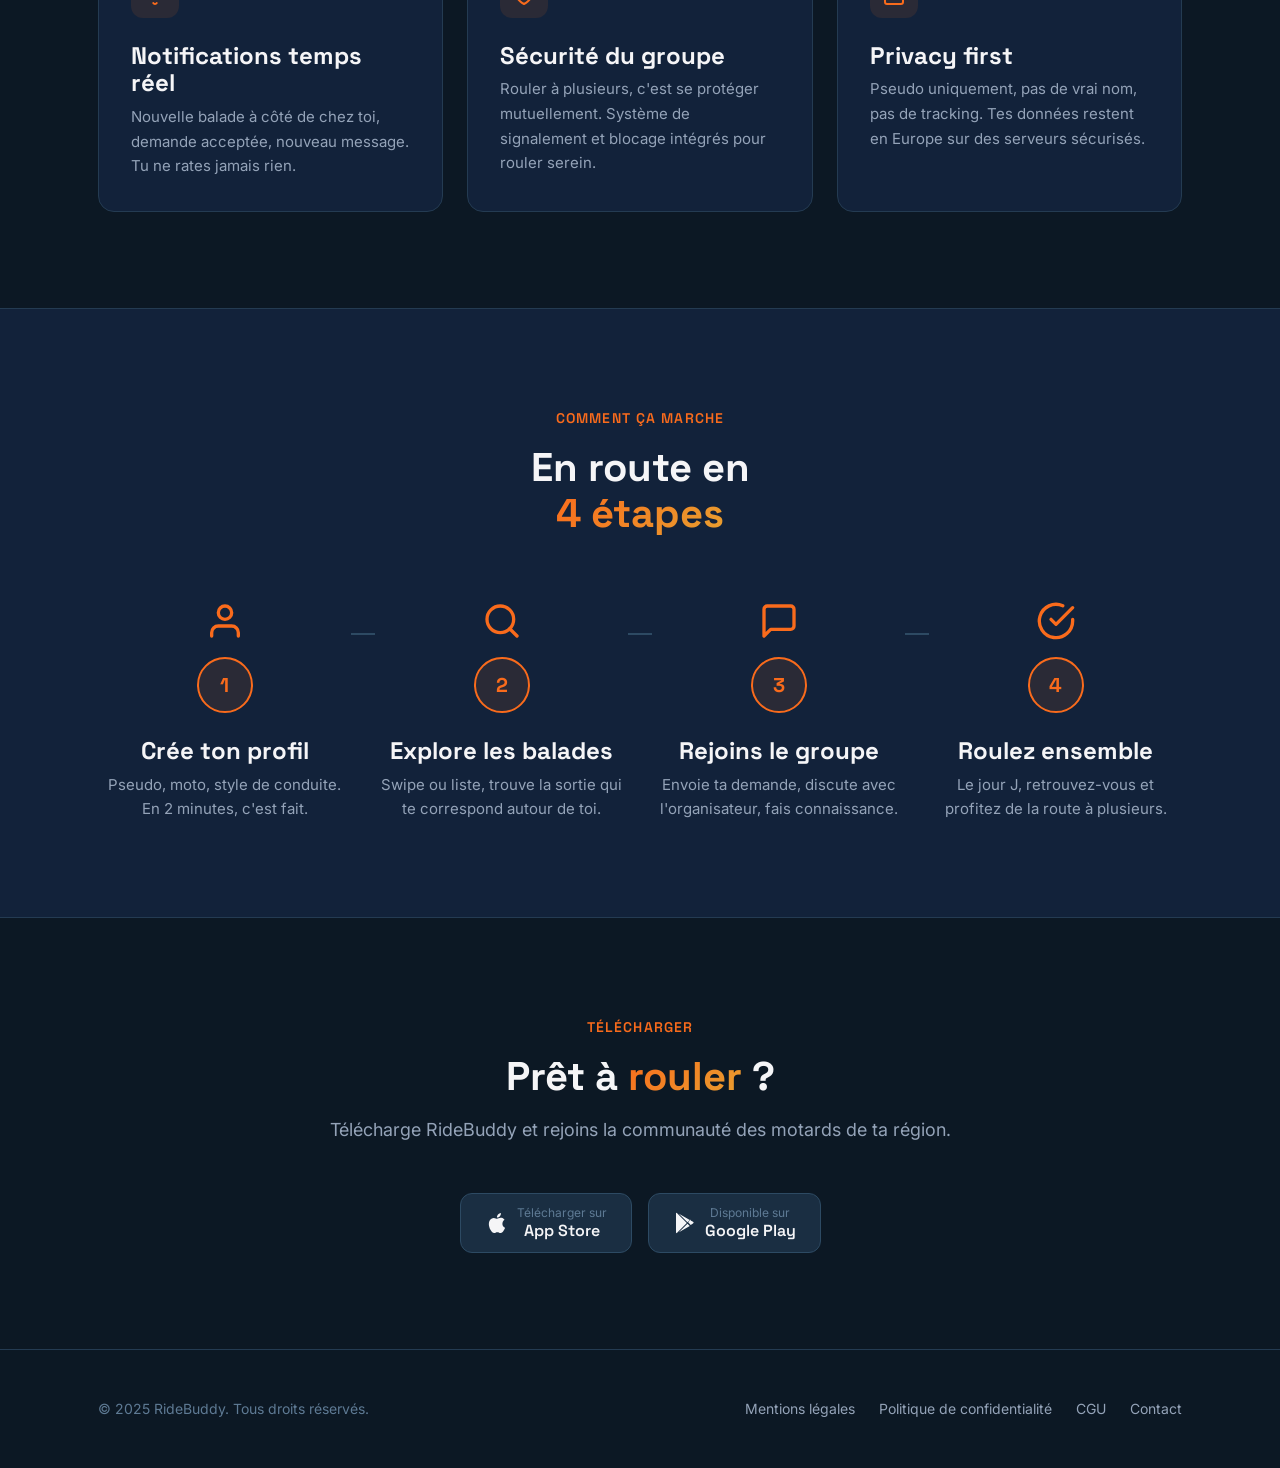
==== commit fd61130e: "Match site design to app logo: navy palette + real icon - Shift background colors from neutral gray " ====
--- a/index.html
+++ b/index.html
@@ -15,7 +15,7 @@
   <meta property="og:locale" content="fr_FR">
 
   <!-- Favicon -->
-  <link rel="icon" href="/assets/img/favicon.svg" type="image/svg+xml">
+  <link rel="icon" href="./assets/img/app_icon.png" type="image/png">
 
   <!-- Fonts -->
   <link rel="preconnect" href="https://fonts.googleapis.com">
@@ -23,7 +23,7 @@
   <link href="https://fonts.googleapis.com/css2?family=Inter:wght@400;500&family=Space+Grotesk:wght@600;700&display=swap" rel="stylesheet">
 
   <!-- Styles -->
-  <link rel="stylesheet" href="/assets/css/style.css">
+  <link rel="stylesheet" href="./assets/css/style.css">
 
   <!-- JSON-LD -->
   <script type="application/ld+json">
@@ -49,8 +49,8 @@
   <!-- ===== HEADER ===== -->
   <header class="header" role="banner">
     <div class="container header__inner">
-      <a href="/" class="logo" aria-label="RideBuddy — Accueil">
-        <svg viewBox="0 0 32 32" aria-hidden="true"><rect width="32" height="32" rx="8" fill="#14171C"/><path d="M8 22c2-6 5-12 10-14s6 4 4 10-5 8-8 7-2-3 0-6 4-5 5-3" fill="none" stroke="#FF6A1A" stroke-width="2.5" stroke-linecap="round"/></svg>
+      <a href="./" class="logo" aria-label="RideBuddy — Accueil">
+        <img src="./assets/img/app_icon.png" alt="" width="36" height="36">
         Ride<span>Buddy</span>
       </a>
       <nav class="nav" aria-label="Navigation principale">
@@ -81,22 +81,22 @@
         <svg viewBox="0 0 1440 900" preserveAspectRatio="xMidYMid slice" aria-hidden="true">
           <defs>
             <linearGradient id="road1" x1="0%" y1="0%" x2="100%" y2="100%">
-              <stop offset="0%" stop-color="#FF6A1A" stop-opacity="0.12"/>
-              <stop offset="100%" stop-color="#FF6A1A" stop-opacity="0"/>
+              <stop offset="0%" stop-color="#F96B1C" stop-opacity="0.12"/>
+              <stop offset="100%" stop-color="#F96B1C" stop-opacity="0"/>
             </linearGradient>
             <linearGradient id="road2" x1="100%" y1="0%" x2="0%" y2="100%">
-              <stop offset="0%" stop-color="#FF6A1A" stop-opacity="0.08"/>
-              <stop offset="100%" stop-color="#FF6A1A" stop-opacity="0"/>
+              <stop offset="0%" stop-color="#F96B1C" stop-opacity="0.08"/>
+              <stop offset="100%" stop-color="#F96B1C" stop-opacity="0"/>
             </linearGradient>
           </defs>
           <path d="M-100 600 C200 500, 400 200, 700 300 S1100 100, 1500 200" fill="none" stroke="url(#road1)" stroke-width="1.5"/>
           <path d="M-100 700 C300 600, 500 300, 800 400 S1200 200, 1600 300" fill="none" stroke="url(#road1)" stroke-width="1"/>
           <path d="M1540 600 C1200 500, 900 800, 600 600 S200 700, -100 500" fill="none" stroke="url(#road2)" stroke-width="1.5"/>
           <path d="M1540 800 C1300 700, 1000 400, 700 500 S300 300, -100 400" fill="none" stroke="url(#road2)" stroke-width="0.8"/>
-          <circle cx="350" cy="280" r="1.5" fill="#FF6A1A" opacity="0.3"/>
-          <circle cx="780" cy="350" r="2" fill="#FF6A1A" opacity="0.2"/>
-          <circle cx="1100" cy="180" r="1.5" fill="#FF6A1A" opacity="0.25"/>
-          <circle cx="550" cy="500" r="1" fill="#FF6A1A" opacity="0.15"/>
+          <circle cx="350" cy="280" r="1.5" fill="#F96B1C" opacity="0.3"/>
+          <circle cx="780" cy="350" r="2" fill="#F96B1C" opacity="0.2"/>
+          <circle cx="1100" cy="180" r="1.5" fill="#F96B1C" opacity="0.25"/>
+          <circle cx="550" cy="500" r="1" fill="#F96B1C" opacity="0.15"/>
         </svg>
         <div class="hero__gradient"></div>
       </div>
@@ -271,14 +271,14 @@
     <div class="container footer__inner">
       <div>&copy; 2025 RideBuddy. Tous droits réservés.</div>
       <nav class="footer__links" aria-label="Liens légaux">
-        <a href="/mentions-legales">Mentions légales</a>
-        <a href="/confidentialite">Politique de confidentialité</a>
-        <a href="/cgu">CGU</a>
+        <a href="./mentions-legales">Mentions légales</a>
+        <a href="./confidentialite">Politique de confidentialité</a>
+        <a href="./cgu">CGU</a>
         <a href="mailto:[EMAIL]">Contact</a>
       </nav>
     </div>
   </footer>
 
-  <script src="/assets/js/main.js" defer></script>
+  <script src="./assets/js/main.js" defer></script>
 </body>
 </html>
--- a/assets/css/style.css
+++ b/assets/css/style.css
@@ -3,21 +3,22 @@
    ======================================== */
 
 :root {
-  /* Colors */
-  --bg-base: #0B0D10;
-  --bg-elevated: #14171C;
-  --bg-overlay: #1C2026;
-  --border: #262B33;
-  --border-light: #2E343D;
+  /* Colors — matched to app logo (navy + orange) */
+  --bg-base: #0C1824;
+  --bg-elevated: #12223A;
+  --bg-overlay: #1A2E42;
+  --border: #243B52;
+  --border-light: #2D4A63;
 
   --text-primary: #F5F5F7;
-  --text-secondary: #A1A7B3;
-  --text-muted: #6B7280;
-
-  --accent: #FF6A1A;
-  --accent-hover: #FF8642;
-  --accent-soft: rgba(255, 106, 26, 0.1);
-  --accent-glow: rgba(255, 106, 26, 0.15);
+  --text-secondary: #94A3B8;
+  --text-muted: #5E7A94;
+
+  --accent: #F96B1C;
+  --accent-hover: #FF8A42;
+  --accent-soft: rgba(249, 107, 28, 0.1);
+  --accent-glow: rgba(249, 107, 28, 0.15);
+  --accent-gradient: linear-gradient(135deg, #F96B1C 0%, #E8A030 100%);
 
   --success: #4ADE80;
   --danger: #EF4444;
@@ -172,7 +173,7 @@
 p + p { margin-top: var(--space-md); }
 
 .text-gradient {
-  background: linear-gradient(135deg, var(--accent) 0%, #FFB347 100%);
+  background: var(--accent-gradient);
   -webkit-background-clip: text;
   -webkit-text-fill-color: transparent;
   background-clip: text;
@@ -316,7 +317,7 @@
 }
 
 .header.scrolled {
-  background: rgba(11, 13, 16, 0.92);
+  background: rgba(12, 24, 36, 0.92);
   backdrop-filter: blur(12px);
   -webkit-backdrop-filter: blur(12px);
   border-bottom: 1px solid var(--border);
@@ -337,6 +338,12 @@
   font-size: 1.375rem;
   font-weight: 700;
   color: var(--text-primary);
+}
+
+.logo img {
+  width: 2.25rem;
+  height: 2.25rem;
+  border-radius: 6px;
 }
 
 .logo svg {
@@ -405,7 +412,7 @@
   position: fixed;
   inset: 0;
   z-index: 99;
-  background: rgba(11, 13, 16, 0.97);
+  background: rgba(12, 24, 36, 0.97);
   backdrop-filter: blur(12px);
   -webkit-backdrop-filter: blur(12px);
   display: flex;
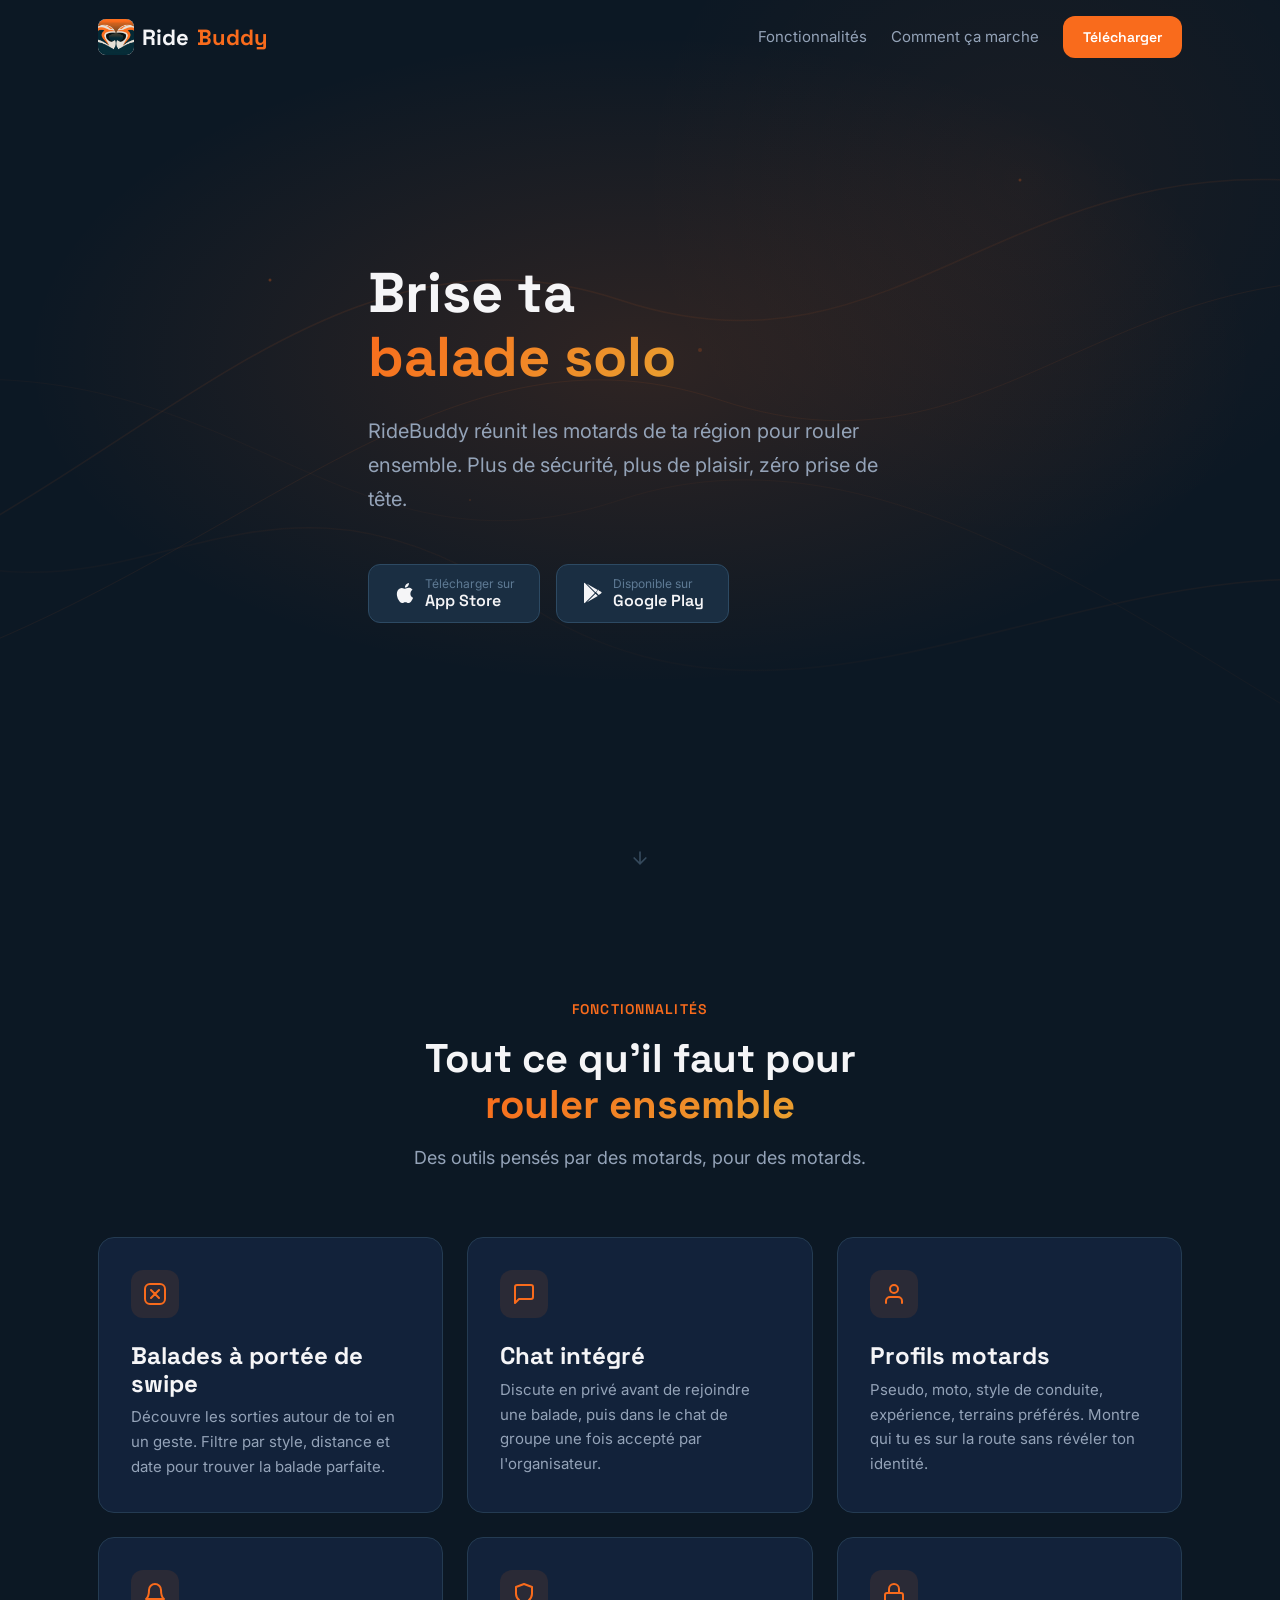
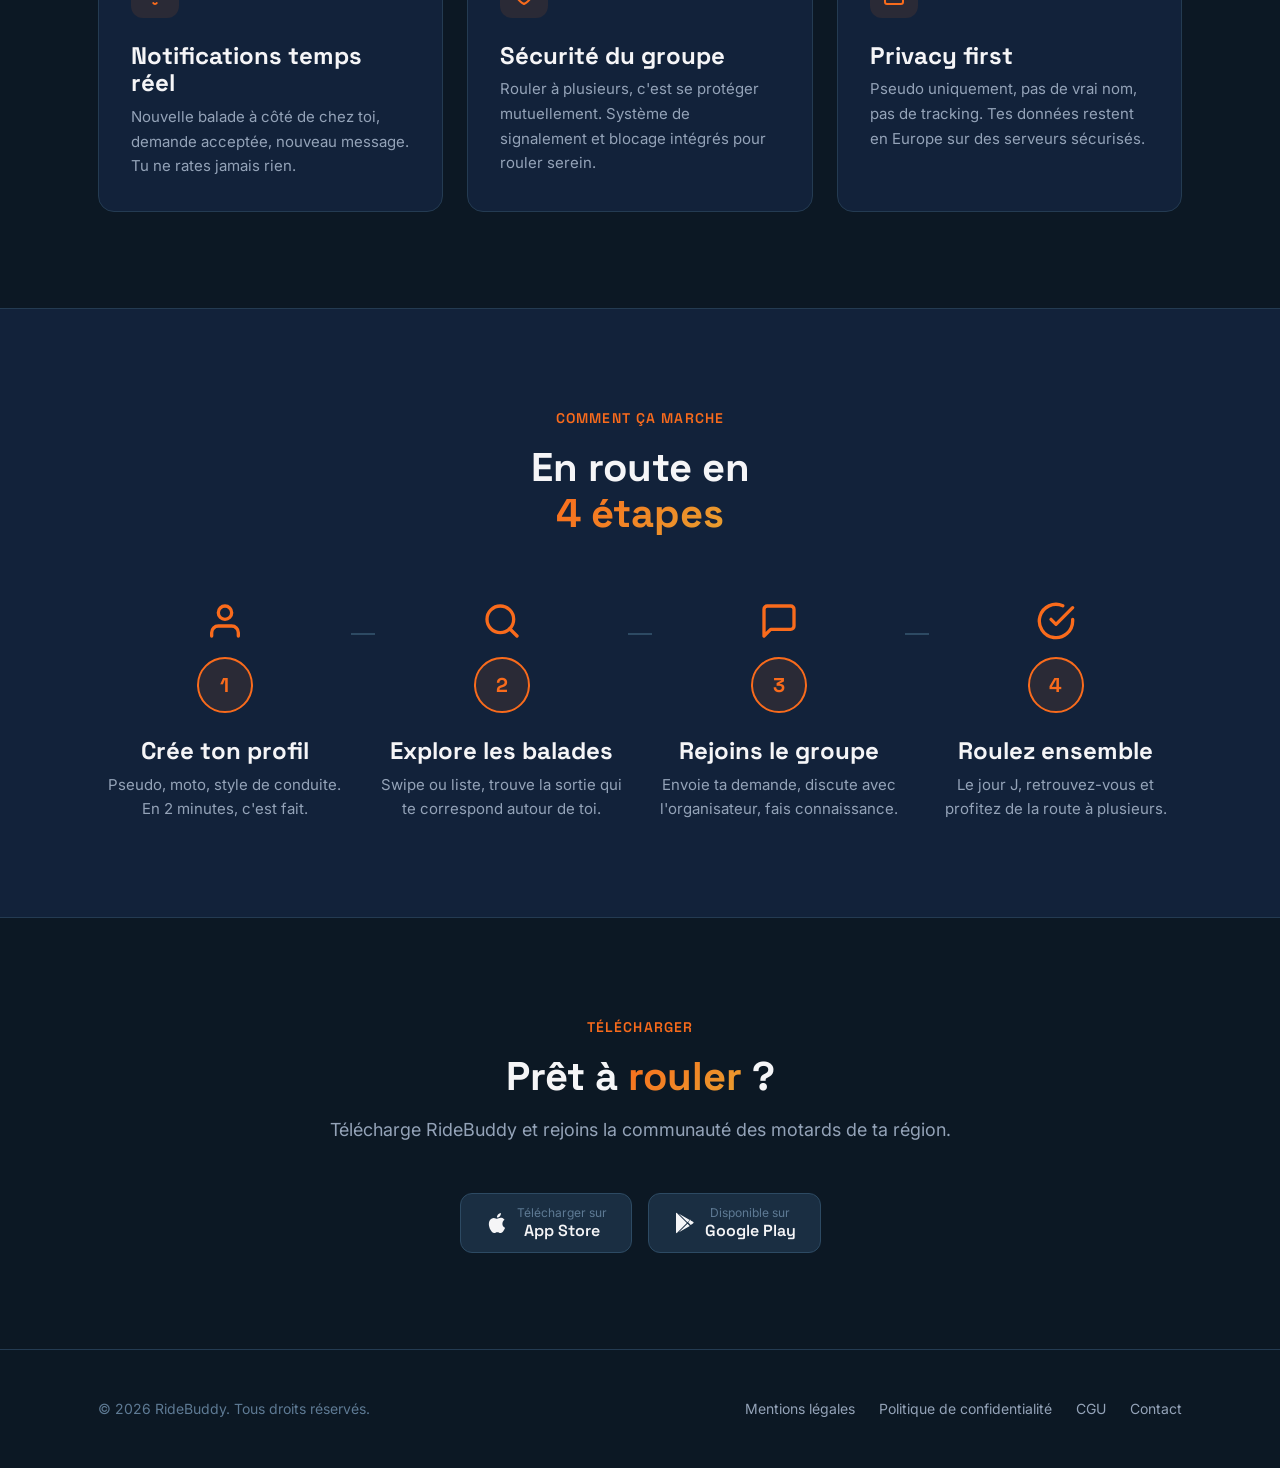
==== commit 8102ca0d: "Update dates to 2026 and fill in personal info Co-Authored-By: Claude Opus 4.6 <noreply@anthropic.co" ====
--- a/index.html
+++ b/index.html
@@ -269,12 +269,12 @@
   <!-- ===== FOOTER ===== -->
   <footer class="footer" role="contentinfo">
     <div class="container footer__inner">
-      <div>&copy; 2025 RideBuddy. Tous droits réservés.</div>
+      <div>&copy; 2026 RideBuddy. Tous droits réservés.</div>
       <nav class="footer__links" aria-label="Liens légaux">
         <a href="./mentions-legales">Mentions légales</a>
         <a href="./confidentialite">Politique de confidentialité</a>
         <a href="./cgu">CGU</a>
-        <a href="mailto:[EMAIL]">Contact</a>
+        <a href="mailto:aidesfinder.app@gmail.com">Contact</a>
       </nav>
     </div>
   </footer>
--- a/assets/css/style.css
+++ b/assets/css/style.css
@@ -343,7 +343,7 @@
 .logo img {
   width: 2.25rem;
   height: 2.25rem;
-  border-radius: 6px;
+  border-radius: 22%;
 }
 
 .logo svg {
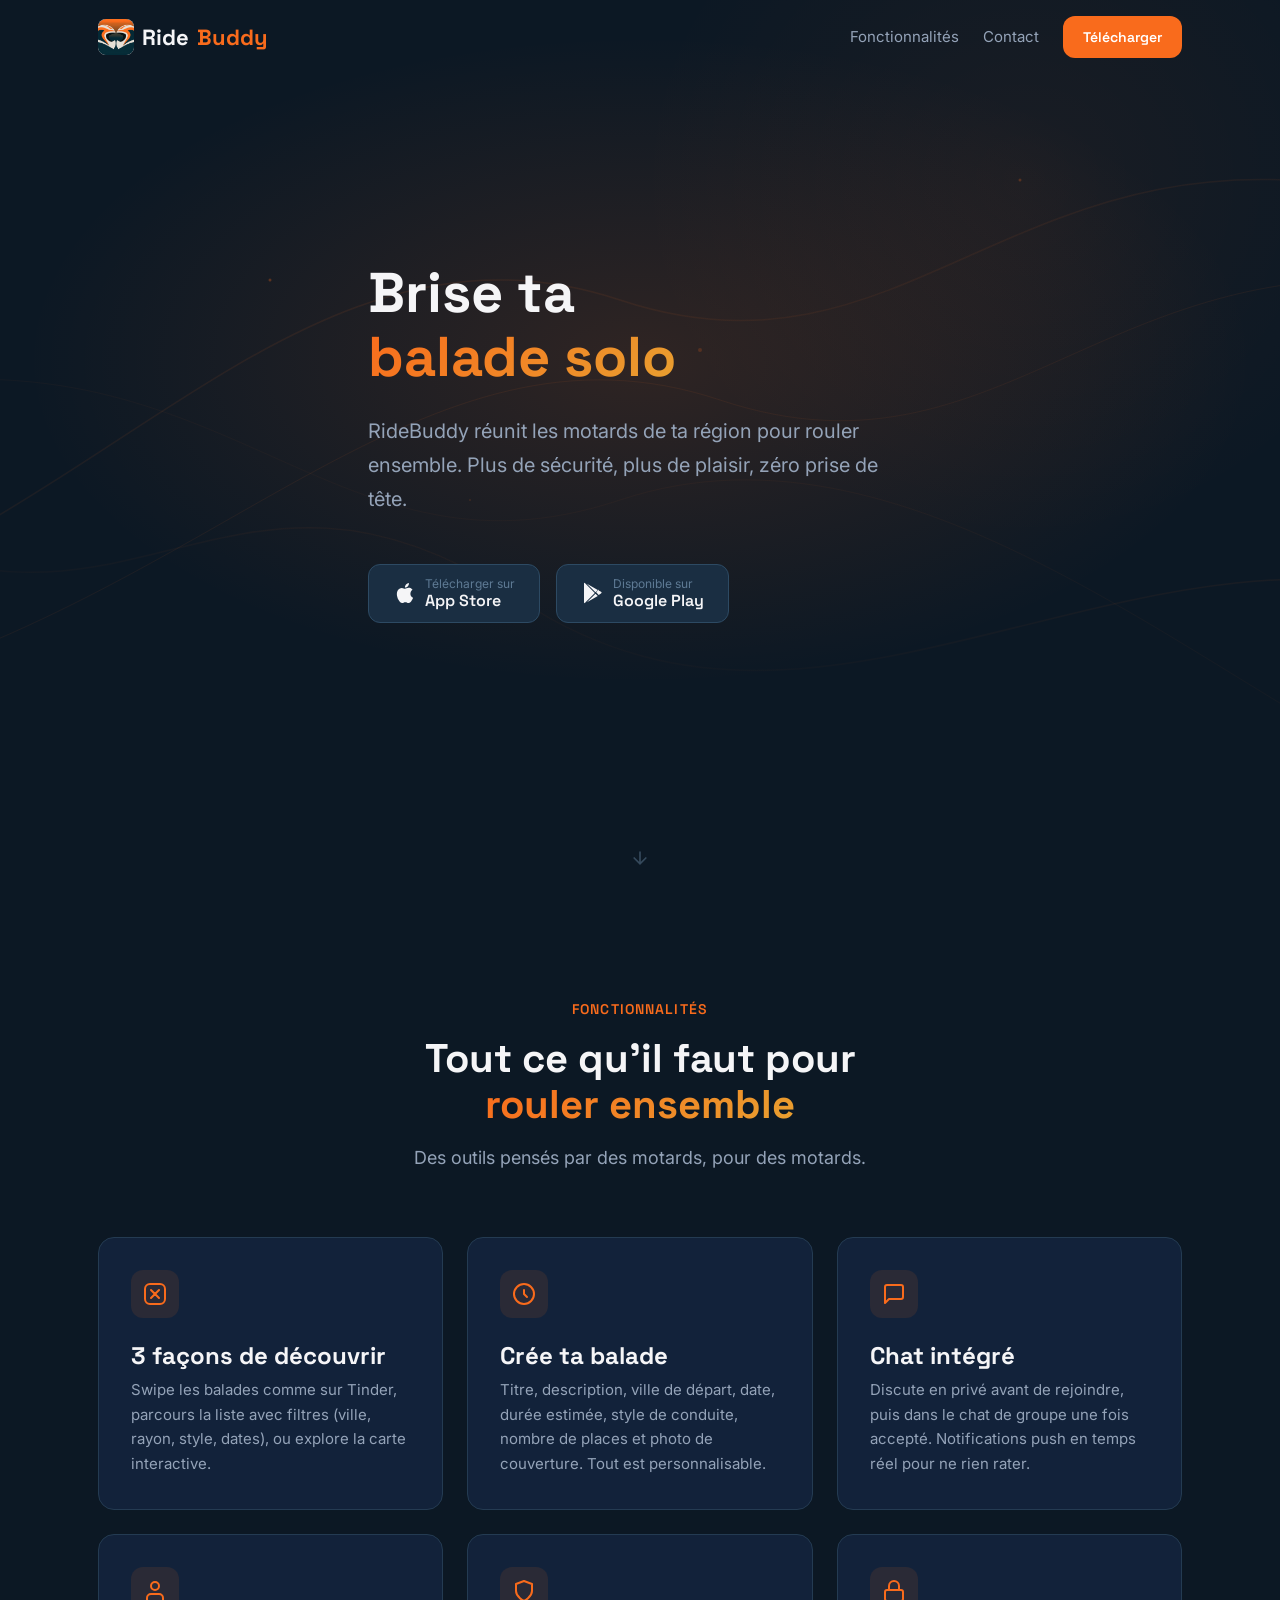
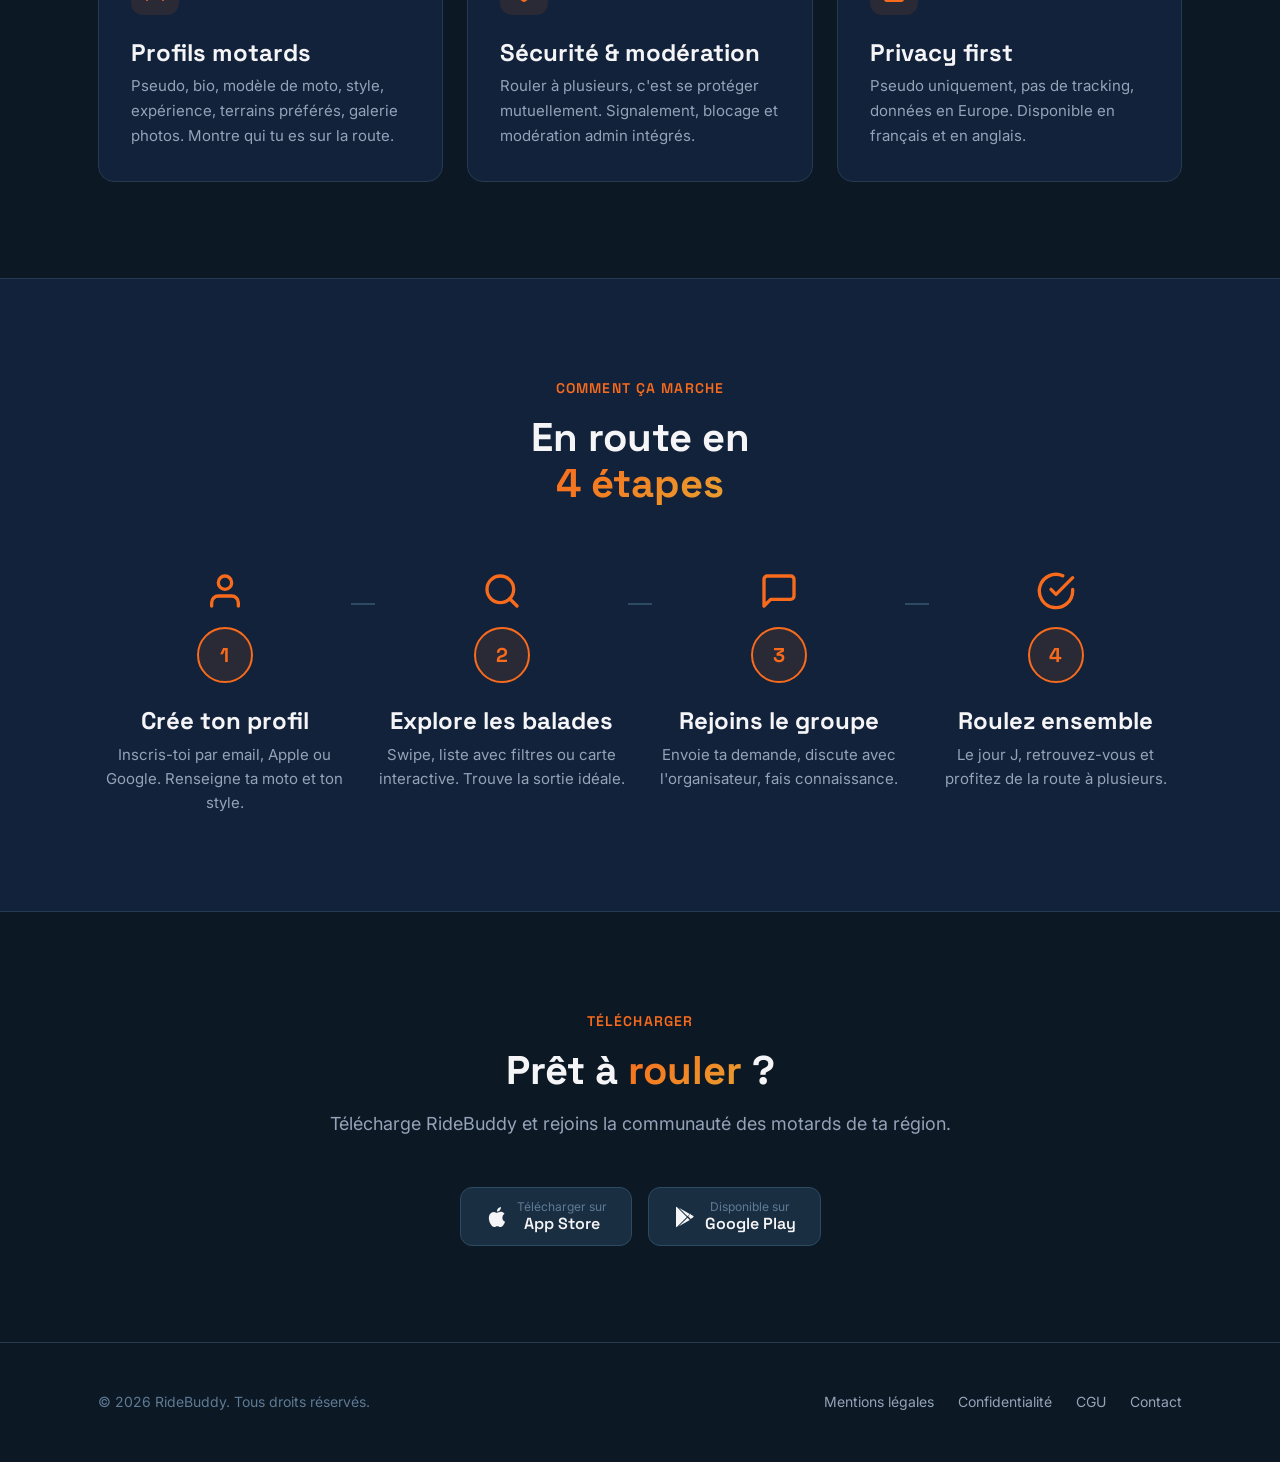
==== commit cf558d95: "V1 launch update: new features, contact page, legal rewrite - Home: update features for V1 (3 discov" ====
--- a/index.html
+++ b/index.html
@@ -56,7 +56,7 @@
       <nav class="nav" aria-label="Navigation principale">
         <div class="nav__links">
           <a href="#features" class="nav__link">Fonctionnalités</a>
-          <a href="#comment-ca-marche" class="nav__link">Comment ça marche</a>
+          <a href="./contact" class="nav__link">Contact</a>
           <a href="#telecharger" class="btn btn--primary btn--small">Télécharger</a>
         </div>
         <button class="menu-toggle" aria-expanded="false" aria-controls="mobile-nav" aria-label="Ouvrir le menu">
@@ -69,7 +69,7 @@
   <!-- Mobile Nav -->
   <div class="mobile-nav" id="mobile-nav" aria-hidden="true">
     <a href="#features">Fonctionnalités</a>
-    <a href="#comment-ca-marche">Comment ça marche</a>
+    <a href="./contact">Contact</a>
     <a href="#telecharger">Télécharger</a>
   </div>
 
@@ -142,8 +142,16 @@
             <div class="card__icon">
               <svg viewBox="0 0 24 24" fill="none" stroke="currentColor" stroke-width="2" stroke-linecap="round" stroke-linejoin="round" aria-hidden="true"><rect x="2" y="2" width="20" height="20" rx="5"/><path d="M16 8l-4 4-4-4"/><path d="M8 16l4-4 4 4"/></svg>
             </div>
-            <h3>Balades à portée de swipe</h3>
-            <p>Découvre les sorties autour de toi en un geste. Filtre par style, distance et date pour trouver la balade parfaite.</p>
+            <h3>3 façons de découvrir</h3>
+            <p>Swipe les balades comme sur Tinder, parcours la liste avec filtres (ville, rayon, style, dates), ou explore la carte interactive.</p>
+          </article>
+
+          <article class="card fade-in">
+            <div class="card__icon">
+              <svg viewBox="0 0 24 24" fill="none" stroke="currentColor" stroke-width="2" stroke-linecap="round" stroke-linejoin="round" aria-hidden="true"><circle cx="12" cy="12" r="10"/><path d="M12 8v4l3 3"/></svg>
+            </div>
+            <h3>Crée ta balade</h3>
+            <p>Titre, description, ville de départ, date, durée estimée, style de conduite, nombre de places et photo de couverture. Tout est personnalisable.</p>
           </article>
 
           <article class="card fade-in">
@@ -151,7 +159,7 @@
               <svg viewBox="0 0 24 24" fill="none" stroke="currentColor" stroke-width="2" stroke-linecap="round" stroke-linejoin="round" aria-hidden="true"><path d="M21 15a2 2 0 0 1-2 2H7l-4 4V5a2 2 0 0 1 2-2h14a2 2 0 0 1 2 2z"/></svg>
             </div>
             <h3>Chat intégré</h3>
-            <p>Discute en privé avant de rejoindre une balade, puis dans le chat de groupe une fois accepté par l'organisateur.</p>
+            <p>Discute en privé avant de rejoindre, puis dans le chat de groupe une fois accepté. Notifications push en temps réel pour ne rien rater.</p>
           </article>
 
           <article class="card fade-in">
@@ -159,23 +167,15 @@
               <svg viewBox="0 0 24 24" fill="none" stroke="currentColor" stroke-width="2" stroke-linecap="round" stroke-linejoin="round" aria-hidden="true"><path d="M20 21v-2a4 4 0 0 0-4-4H8a4 4 0 0 0-4 4v2"/><circle cx="12" cy="7" r="4"/></svg>
             </div>
             <h3>Profils motards</h3>
-            <p>Pseudo, moto, style de conduite, expérience, terrains préférés. Montre qui tu es sur la route sans révéler ton identité.</p>
-          </article>
-
-          <article class="card fade-in">
-            <div class="card__icon">
-              <svg viewBox="0 0 24 24" fill="none" stroke="currentColor" stroke-width="2" stroke-linecap="round" stroke-linejoin="round" aria-hidden="true"><path d="M18 8A6 6 0 0 0 6 8c0 7-3 9-3 9h18s-3-2-3-9"/><path d="M13.73 21a2 2 0 0 1-3.46 0"/></svg>
-            </div>
-            <h3>Notifications temps réel</h3>
-            <p>Nouvelle balade à côté de chez toi, demande acceptée, nouveau message. Tu ne rates jamais rien.</p>
+            <p>Pseudo, bio, modèle de moto, style, expérience, terrains préférés, galerie photos. Montre qui tu es sur la route.</p>
           </article>
 
           <article class="card fade-in">
             <div class="card__icon">
               <svg viewBox="0 0 24 24" fill="none" stroke="currentColor" stroke-width="2" stroke-linecap="round" stroke-linejoin="round" aria-hidden="true"><path d="M12 22s8-4 8-10V5l-8-3-8 3v7c0 6 8 10 8 10z"/></svg>
             </div>
-            <h3>Sécurité du groupe</h3>
-            <p>Rouler à plusieurs, c'est se protéger mutuellement. Système de signalement et blocage intégrés pour rouler serein.</p>
+            <h3>Sécurité & modération</h3>
+            <p>Rouler à plusieurs, c'est se protéger mutuellement. Signalement, blocage et modération admin intégrés.</p>
           </article>
 
           <article class="card fade-in">
@@ -183,7 +183,7 @@
               <svg viewBox="0 0 24 24" fill="none" stroke="currentColor" stroke-width="2" stroke-linecap="round" stroke-linejoin="round" aria-hidden="true"><rect x="3" y="11" width="18" height="11" rx="2"/><path d="M7 11V7a5 5 0 0 1 10 0v4"/></svg>
             </div>
             <h3>Privacy first</h3>
-            <p>Pseudo uniquement, pas de vrai nom, pas de tracking. Tes données restent en Europe sur des serveurs sécurisés.</p>
+            <p>Pseudo uniquement, pas de tracking, données en Europe. Disponible en français et en anglais.</p>
           </article>
 
         </div>
@@ -205,7 +205,7 @@
             </div>
             <div class="step__number" aria-hidden="true"></div>
             <h3>Crée ton profil</h3>
-            <p>Pseudo, moto, style de conduite. En 2 minutes, c'est fait.</p>
+            <p>Inscris-toi par email, Apple ou Google. Renseigne ta moto et ton style.</p>
           </div>
 
           <div class="step fade-in">
@@ -214,7 +214,7 @@
             </div>
             <div class="step__number" aria-hidden="true"></div>
             <h3>Explore les balades</h3>
-            <p>Swipe ou liste, trouve la sortie qui te correspond autour de toi.</p>
+            <p>Swipe, liste avec filtres ou carte interactive. Trouve la sortie idéale.</p>
           </div>
 
           <div class="step fade-in">
@@ -272,9 +272,9 @@
       <div>&copy; 2026 RideBuddy. Tous droits réservés.</div>
       <nav class="footer__links" aria-label="Liens légaux">
         <a href="./mentions-legales">Mentions légales</a>
-        <a href="./confidentialite">Politique de confidentialité</a>
+        <a href="./confidentialite">Confidentialité</a>
         <a href="./cgu">CGU</a>
-        <a href="mailto:aidesfinder.app@gmail.com">Contact</a>
+        <a href="./contact">Contact</a>
       </nav>
     </div>
   </footer>
--- a/assets/css/style.css
+++ b/assets/css/style.css
@@ -892,6 +892,163 @@
 
 
 /* ========================================
+   CONTACT PAGE
+   ======================================== */
+
+.contact-grid {
+  display: grid;
+  grid-template-columns: 1fr;
+  gap: var(--space-lg);
+  margin-bottom: var(--space-3xl);
+}
+
+@media (min-width: 640px) {
+  .contact-grid { grid-template-columns: repeat(3, 1fr); }
+}
+
+.contact-card {
+  background: var(--bg-elevated);
+  border: 1px solid var(--border);
+  border-radius: var(--radius-lg);
+  padding: var(--space-xl);
+  text-align: center;
+  transition: all var(--duration-normal) var(--ease-out);
+}
+
+.contact-card:hover {
+  border-color: var(--border-light);
+  transform: translateY(-2px);
+}
+
+.contact-card__icon {
+  width: 3rem;
+  height: 3rem;
+  display: flex;
+  align-items: center;
+  justify-content: center;
+  background: var(--accent-soft);
+  border-radius: var(--radius-md);
+  margin: 0 auto var(--space-md);
+  color: var(--accent);
+}
+
+.contact-card__icon svg {
+  width: 1.5rem;
+  height: 1.5rem;
+}
+
+.contact-card h3 {
+  font-size: 1rem;
+  margin-bottom: var(--space-xs);
+}
+
+.contact-card p {
+  color: var(--text-muted);
+  font-size: 0.8125rem;
+  margin-bottom: var(--space-md);
+}
+
+.contact-card a {
+  color: var(--accent);
+  font-size: 0.875rem;
+  font-weight: 500;
+  word-break: break-all;
+}
+
+.contact-card a:hover { color: var(--accent-hover); }
+
+/* --- FAQ --- */
+
+.faq { max-width: var(--container-narrow); margin-inline: auto; }
+
+.faq details {
+  border-bottom: 1px solid var(--border);
+}
+
+.faq details:first-of-type {
+  border-top: 1px solid var(--border);
+}
+
+.faq summary {
+  display: flex;
+  align-items: center;
+  justify-content: space-between;
+  gap: var(--space-md);
+  padding: var(--space-lg) 0;
+  font-family: var(--font-heading);
+  font-size: 1rem;
+  font-weight: 600;
+  color: var(--text-primary);
+  cursor: pointer;
+  list-style: none;
+  transition: color var(--duration-fast);
+}
+
+.faq summary::-webkit-details-marker { display: none; }
+
+.faq summary::after {
+  content: '+';
+  font-size: 1.25rem;
+  color: var(--text-muted);
+  transition: transform var(--duration-normal) var(--ease-out);
+  flex-shrink: 0;
+}
+
+.faq details[open] summary::after {
+  content: '−';
+  color: var(--accent);
+}
+
+.faq summary:hover { color: var(--accent); }
+
+.faq details p {
+  color: var(--text-secondary);
+  font-size: 0.9375rem;
+  line-height: 1.75;
+  padding-bottom: var(--space-lg);
+}
+
+/* --- Legal table --- */
+
+.legal-content table {
+  width: 100%;
+  border-collapse: collapse;
+  margin-block: var(--space-lg);
+  font-size: 0.875rem;
+}
+
+.legal-content th,
+.legal-content td {
+  text-align: left;
+  padding: var(--space-sm) var(--space-md);
+  border-bottom: 1px solid var(--border);
+  color: var(--text-secondary);
+  line-height: 1.5;
+}
+
+.legal-content th {
+  color: var(--text-primary);
+  font-weight: 600;
+  font-family: var(--font-heading);
+  font-size: 0.8125rem;
+  text-transform: uppercase;
+  letter-spacing: 0.05em;
+  background: var(--bg-overlay);
+}
+
+.legal-content td:first-child {
+  color: var(--text-primary);
+  font-weight: 500;
+}
+
+@media (max-width: 639px) {
+  .legal-content table { font-size: 0.8125rem; }
+  .legal-content th,
+  .legal-content td { padding: var(--space-xs) var(--space-sm); }
+}
+
+
+/* ========================================
    ANIMATIONS
    ======================================== */
 
